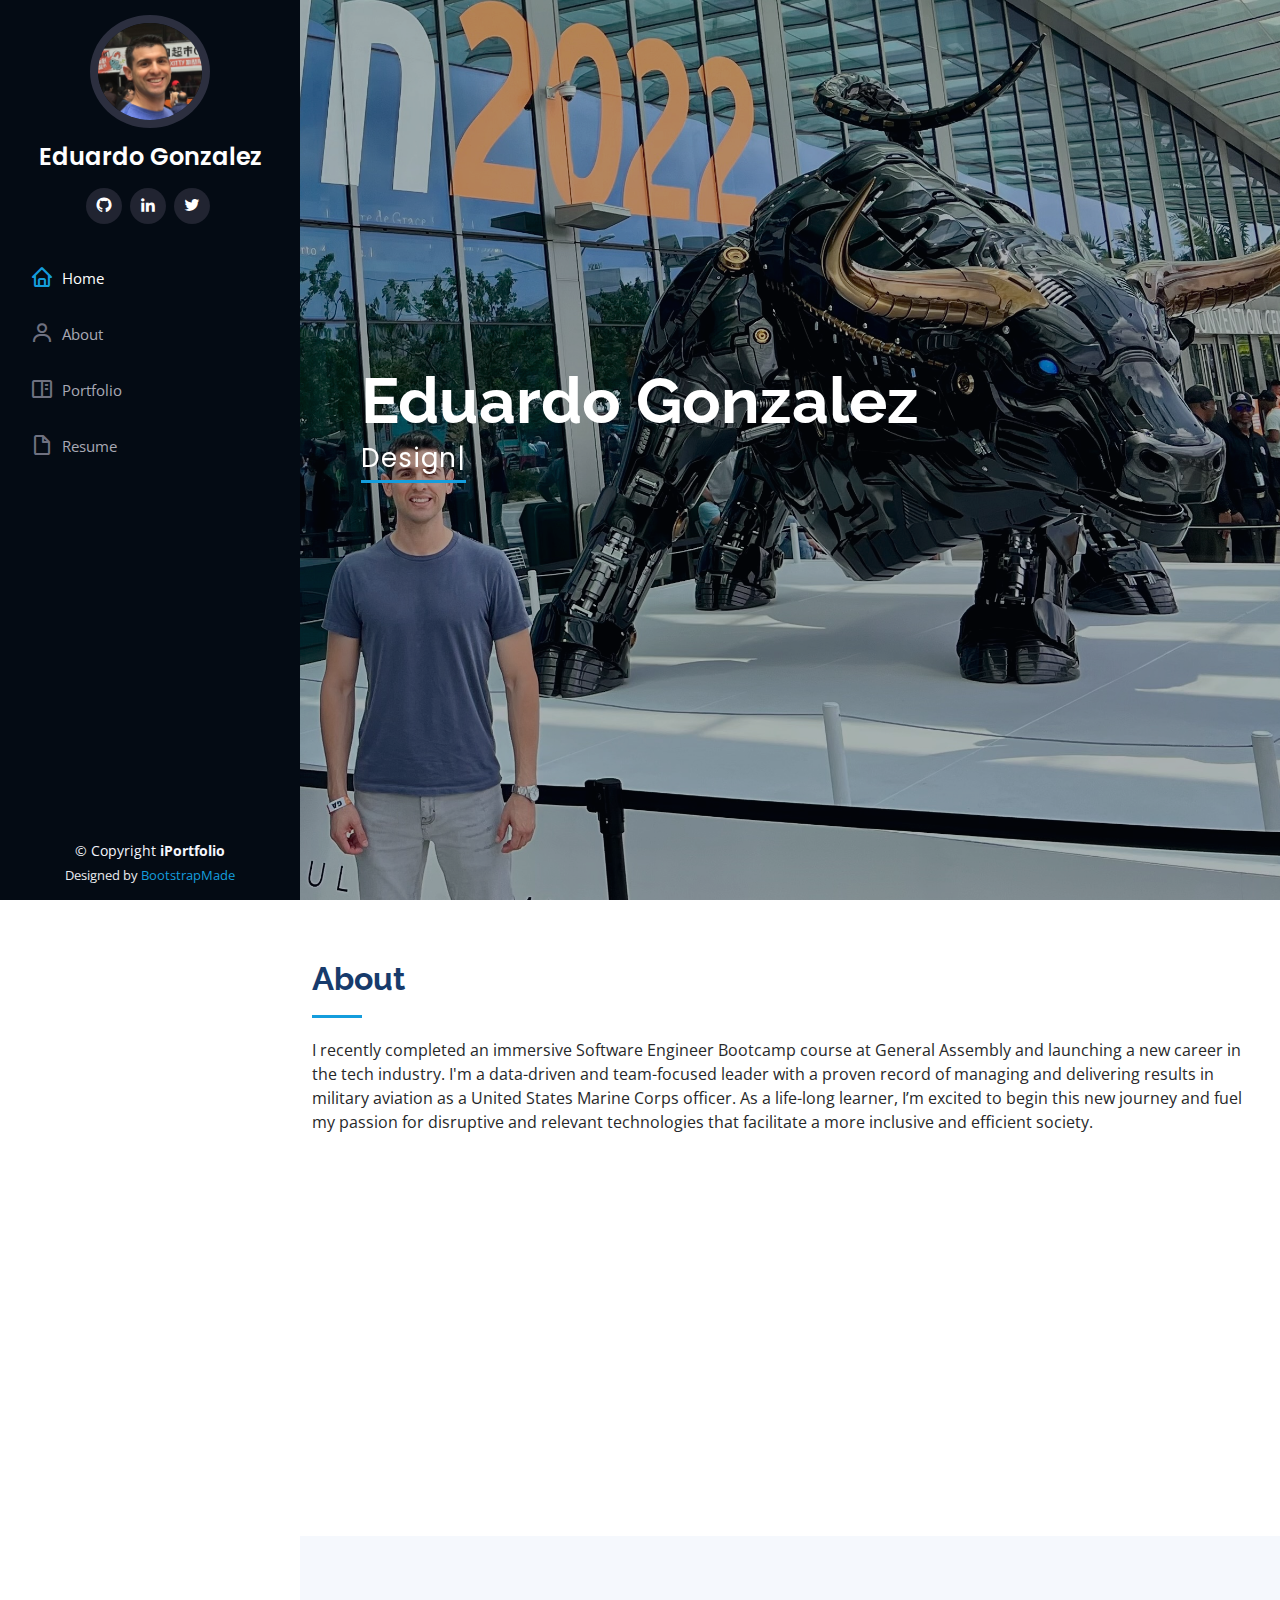
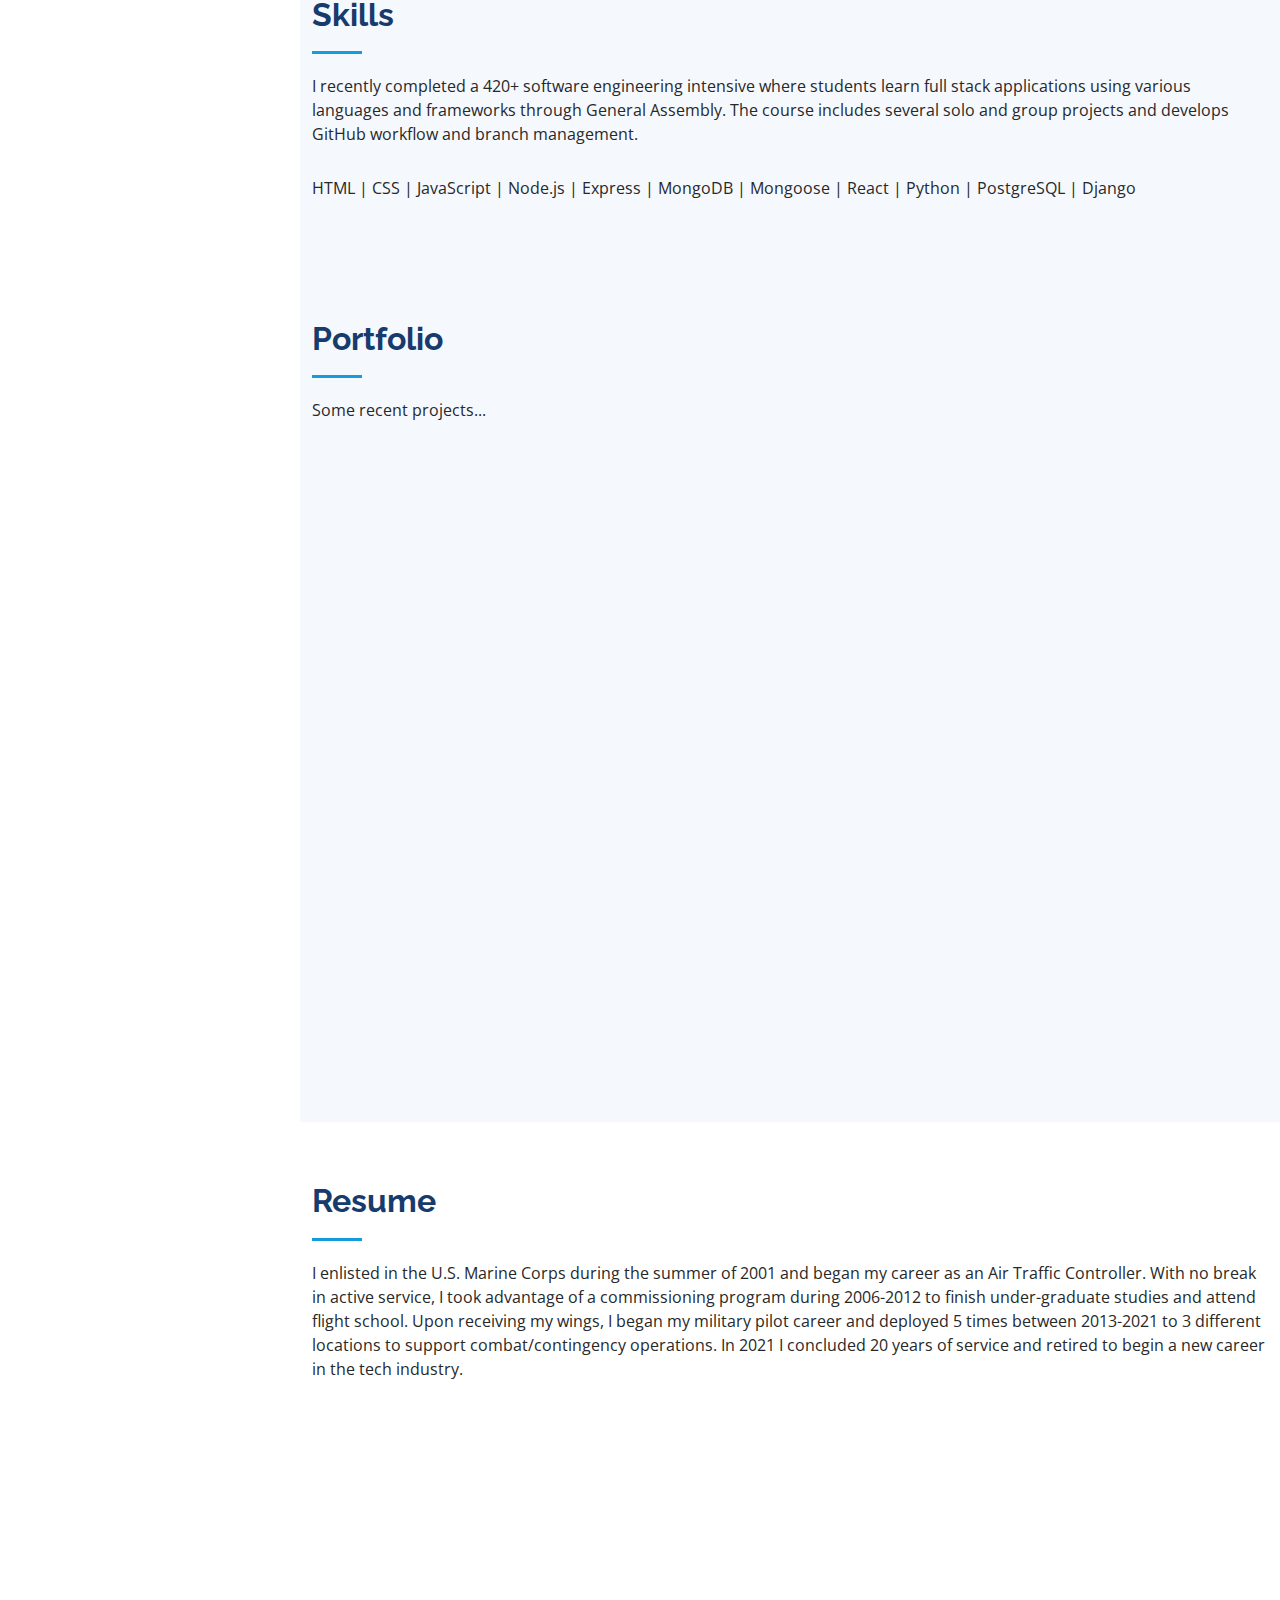
==== index.html @ 98f5012b "add work experience" ====
<!DOCTYPE html>
<html lang="en">

<head>
  <meta charset="utf-8">
  <meta content="width=device-width, initial-scale=1.0" name="viewport">

  <title>Eduardo Gonzalez</title>
  <meta content="" name="description">
  <meta content="" name="keywords">

  <!-- Favicons -->
  <link href="assets/img/favicon.png" rel="icon">
  <link href="assets/img/apple-touch-icon.png" rel="apple-touch-icon">

  <!-- Google Fonts -->
  <link href="https://fonts.googleapis.com/css?family=Open+Sans:300,300i,400,400i,600,600i,700,700i|Raleway:300,300i,400,400i,500,500i,600,600i,700,700i|Poppins:300,300i,400,400i,500,500i,600,600i,700,700i" rel="stylesheet">

  <!-- Vendor CSS Files -->
  <link href="assets/vendor/aos/aos.css" rel="stylesheet">
  <link href="assets/vendor/bootstrap/css/bootstrap.min.css" rel="stylesheet">
  <link href="assets/vendor/bootstrap-icons/bootstrap-icons.css" rel="stylesheet">
  <link href="assets/vendor/boxicons/css/boxicons.min.css" rel="stylesheet">
  <link href="assets/vendor/glightbox/css/glightbox.min.css" rel="stylesheet">
  <link href="assets/vendor/swiper/swiper-bundle.min.css" rel="stylesheet">

  <!-- Template Main CSS File -->
  <link href="assets/css/style.css" rel="stylesheet">

  <!-- =======================================================
  * Template Name: iPortfolio - v3.8.1
  * Template URL: https://bootstrapmade.com/iportfolio-bootstrap-portfolio-websites-template/
  * Author: BootstrapMade.com
  * License: https://bootstrapmade.com/license/
  ======================================================== -->
</head>

<body>

  <!-- ======= Mobile nav toggle button ======= -->
  <i class="bi bi-list mobile-nav-toggle d-xl-none"></i>

  <!-- ======= Header ======= -->
  <header id="header">
    <div class="d-flex flex-column">

      <div class="profile">
        <img src="assets/img/profile-img.jpg" alt="" class="img-fluid rounded-circle">
        <h1 class="text-light"><a href="index.html">Eduardo Gonzalez</a></h1>
        <div class="social-links mt-3 text-center">
          <a href="https://github.com/eagonzalez1" class="google-plus"><i class="bx bxl-github"></i></a>
          <a href="https://www.linkedin.com/in/eduardo-gonzalez-um-mba/" class="linkedin"><i class="bx bxl-linkedin"></i></a>
          <a href="https://twitter.com/Eddie76313513" class="twitter"><i class="bx bxl-twitter"></i></a>
        </div>
      </div>

      <nav id="navbar" class="nav-menu navbar">
        <ul>
          <li><a href="#hero" class="nav-link scrollto active"><i class="bx bx-home"></i> <span>Home</span></a></li>
          <li><a href="#about" class="nav-link scrollto"><i class="bx bx-user"></i> <span>About</span></a></li>
          <li><a href="#portfolio" class="nav-link scrollto"><i class="bx bx-book-content"></i> <span>Portfolio</span></a></li>
          <li><a href="#resume" class="nav-link scrollto"><i class="bx bx-file-blank"></i> <span>Resume</span></a></li>
        </ul>
      </nav><!-- .nav-menu -->
    </div>
  </header><!-- End Header -->

  <!-- ======= Hero Section ======= -->
  <section id="hero" class="d-flex flex-column justify-content-center align-items-center">
    <div class="hero-container" data-aos="fade-in">
      <h1>Eduardo Gonzalez</h1>
      <p><span class="typed" data-typed-items="Designer, Developer, Freelancer, Bitcoiner"></span></p>
    </div>
  </section><!-- End Hero -->

  <main id="main">

    <!-- ======= About Section ======= -->
    <section id="about" class="about">
      <div class="container">

        <div class="section-title">
          <h2>About</h2>
          <p>I recently completed an immersive Software Engineer Bootcamp course at General Assembly and launching a new career in the tech industry. I'm a data-driven and team-focused leader with a proven record of managing and delivering results in military aviation as a United States Marine Corps officer. As a life-long learner, I’m excited to begin this new journey and fuel my passion for disruptive and relevant technologies that facilitate a more inclusive and efficient society.</p>
        </div>

        <div class="row">
          <div class="col-lg-4" data-aos="fade-right">
            <img src="assets/img/profile-img.jpg" class="img-fluid" alt="">
          </div>
          <div class="col-lg-8 pt-4 pt-lg-0 content" data-aos="fade-left">
            <h3>Full-Stack Software Engineer</h3>
            <p class="fst-italic">
            I am currently enroled in a Master of Business Administration at the University of Miami and will graduate in May '23. Currently available for a flexible part-time role or an internship. Available for full-time work after May '23.
            </p>
            <div class="row">
              <div class="col-lg-6">
                <ul>
                  <li><i class="bi bi-chevron-right"></i> <strong>Email:</strong> <span>eduardo.a.gonzalez01@gmail.com</span></li>
                  <li><i class="bi bi-chevron-right"></i> <strong>City:</strong> <span>Miami, FL (open to move)</span></li>
                </ul>
              </div>
              <div class="col-lg-6">
                <ul>
                  <li><i class="bi bi-chevron-right"></i> <strong>Qualification:</strong> <span>Coding Bootcamp</span></li>
                  <li><i class="bi bi-chevron-right"></i> <strong>Freelance:</strong> <span>Available</span></li>
                </ul>
              </div>
            </div>
            <p>
              In my free time I like to plan my next travel destination and stay physical by running and CrossFitting. I'm also fascinated by Bitcoin and its potential to make the world a better place; I’m in the process of setting up a full node and will soon become more familiar with the Lightning Network to run a Lightning node.
            </p>
          </div>
        </div>

      </div>
    </section><!-- End About Section -->


    <!-- ======= Skills Section ======= -->
    <section id="skills" class="skills section-bg">
      <div class="container">

        <div class="section-title">
          <h2>Skills</h2>
          <p>I recently completed a 420+ software engineering intensive where students learn full stack applications using various languages and frameworks through General Assembly. The course includes several solo and group projects and develops GitHub workflow and branch management.</p>
        </div>

        <div class="row skills-content">

          <span class="skill">HTML | CSS | JavaScript | Node.js | Express | MongoDB | Mongoose | React | Python | PostgreSQL | Django
          </span>

        </div>

      </div>
    </section><!-- End Skills Section -->


    <!-- ======= Portfolio Section ======= -->
    <section id="portfolio" class="portfolio section-bg">
      <div class="container">

        <div class="section-title">
          <h2>Portfolio</h2>
          <p>Some recent projects...</p>
        </div>

        <div class="row portfolio-container" data-aos="fade-up" data-aos-delay="100">

          <div class="col-lg-4 col-md-6 portfolio-item filter-app" id="port-card">
            <div class="card">
              <img src="assets/img/portfolio/portfolio-1.jpg" class="card-img-top" alt="...">
              <div class="card-body">
                <h5 class="card-title">Dev Jobs Tracker</h5>
                <p class="card-text">This is an app to keep track of software-development jobs. It demonstrates the use of Node.js, Express, and mongoDB to create a full-stack application.</p>
                <div class="portfolio-buttons">
                  <a href="https://github.com/eagonzalez1/dev-jobs-tracker" class="btn btn-primary">GitHub</a>
                  <a href="https://devjobstracker.herokuapp.com/" class="btn btn-secondary">Deployment</a>
                </div>
              </div>
            </div>
          </div>

          <div class="col-lg-4 col-md-6 portfolio-item filter-app" id="port-card">
            <div class="card">
              <img src="assets/img/portfolio/portfolio-2.png" class="card-img-top" alt="...">
              <div class="card-body">
                <h5 class="card-title">Art Collector</h5>
                <p class="card-text">Final project at GA, this website displays art pieces for artist Mary Gonzalez (my mother), and demonstrates the use of Python and Django to create a full-stack application connedcted to PostgreSQL and Amazon Web Services databases to allow the artist full CRUD using Django's built-in authentication and authorization.</p>
                <div class="portfolio-buttons">
                  <a href="https://github.com/eagonzalez1/art-collector" class="btn btn-primary">GitHub</a>
                  <a href="https://marich-art-collector.herokuapp.com/" class="btn btn-secondary">Deployment</a>
                </div>
              </div>
            </div>
          </div>

          <div class="col-lg-4 col-md-6 portfolio-item filter-app" id="port-card">
            <div class="card">
              <img src="assets/img/portfolio/portfolio-3.png" class="card-img-top" alt="...">
              <div class="card-body">
                <h5 class="card-title">Foodie App</h5>
                <p class="card-text">Collaborated with a group to create a decoupled MERN Stack application that allows users to share their dining experience by posting specific dishes and connect with other like-minded 'foodies.'</p>
                <div class="portfolio-buttons">
                  <a href="https://github.com/jmeirink/foodie-front-end" class="btn btn-primary">GitHub</a>
                  <a href="https://foodie-foodfrat.netlify.app/" class="btn btn-secondary">Deployment</a>
                </div>
              </div>
            </div>
          </div>

        </div>

      </div>
    </section><!-- End Portfolio Section -->


    <!-- ======= Resume Section ======= -->
    <section id="resume" class="resume">
      <div class="container">

        <div class="section-title">
          <h2>Resume</h2>
          <p>I enlisted in the U.S. Marine Corps during the summer of 2001 and began my career as an Air Traffic Controller. With no break in active service, I took advantage of a commissioning program during 2006-2012 to finish under-graduate studies and attend flight school. Upon receiving my wings, I began my military pilot career and deployed 5 times between 2013-2021 to 3 different locations to support combat/contingency operations. In 2021 I concluded 20 years of service and retired to begin a new career in the tech industry.</p>
        </div>

        <div class="row">
          <div class="col-lg-6" data-aos="fade-up">
            <h3 class="resume-title">Summary</h3>
            <div class="resume-item pb-0">
              <h4>Eduardo Gonzalez</h4>
              <p><em>Data driven and team focused leader with a proven record of managing and delivering results in military aviation as a United States Marine Corps officer. Experienced in wearing multiple hats and held specific roles in operations and risk management.</em></p>
              <ul>
                <li><a href="https://drive.google.com/file/d/17wuIle_fBb2_oLswsGFXn_u3fY_RpU_x/view?usp=sharing" target="_blank">
                  Download Resume (PDF)</a></li>
              </ul>
            </div>

            <h3 class="resume-title">Education</h3>
            <div class="resume-item">
              <h4>Master of Business Administration</h4>
              <h5>2021 - 2023</h5>
              <p><em>University of Miami Herbert Business School, Miami, FL</em></p>
              <p>Full time 2-year MBA program </br>STEM Credentialed</p>
            </div>
            <div class="resume-item">
              <h4>Full-Stack Software Engineering Immersive</h4>
              <h5>2022</h5>
              <p><em>General Assembly, Remote</em></p>
              <p>Software Engineering Immersive Remote | 420 hours </br><a href="https://drive.google.com/file/d/1ebknTAZnr7lBzgN_FgbWSN-nFU01ZlSd/view?usp=sharing" target="_blank">
                Download Certificate (PDF)</a></p>
            </div>
            <div class="resume-item">
              <h4>Master of Arts - Leadership Studies</h4>
              <h5>2015 - 2016</h5>
              <p><em>Marshall University, Huntington, WV</em></p>
              <p>Completed requirements via distance education</p>
            </div>
            <div class="resume-item">
              <h4>Bachelor of Science in Business Administration - Finance</h4>
              <h5>2006 - 2008</h5>
              <p><em>University of Florida, Gainesville, FL</em></p>
              <p>Attended UF as a full-time student while completing active duty comissioning program</p>
            </div>
          </div>
          <div class="col-lg-6" data-aos="fade-up" data-aos-delay="100">
            <h3 class="resume-title">Professional Experience</h3>
            <div class="resume-item">
              <h4>Operations Officer</h4>
              <h5>2019 - 2021</h5>
              <p><em>USMC- VMM-362, San Diego, CA </em></p>
              <ul>
                <li>Orchestrated the activation of a 200+ personnel / 12-aircraft squadron by managing flight hour execution against instructor and maintenance constraints, accomplished all activation milestones and pre-deployment training requirements of the newly formed unit one month ahead of timeline</li>
                <li>Led a 45 personnel / four-aircraft detachment deployed to the Horn of Africa to provide 24/7 emergency response support; executed all assigned missions without mishap over seven months</li>
              </ul>
            </div>
            <div class="resume-item">
              <h4>Director of Safety and Standardization</h4>
              <h5>2017 - 2019</h5>
              <p><em>USMC- VMM-165, San Diego, CA </em></p>
              <ul>
                <li>Created an innovative and interactive risk assessment report based on data analysis from the Naval Safety Center to quantify risk factors for logistical flights conducted in Iraq/Syria resulting in over a record-breaking 2,300 mishap-free flight hours while deployed in support of U.S. Central Command</li>
                <li>Ensured unit compliance of FAA, military, and other host-nation regulations by conducting weekly briefs to all aircrew members and administering annual flight evaluations to all squadron pilots</li>
              </ul>
            </div>
          </div>
        </div>

      </div>
    </section><!-- End Resume Section -->


  </main><!-- End #main -->

  <!-- ======= Footer ======= -->
  <footer id="footer">
    <div class="container">
      <div class="copyright">
        &copy; Copyright <strong><span>iPortfolio</span></strong>
      </div>
      <div class="credits">
        <!-- All the links in the footer should remain intact. -->
        <!-- You can delete the links only if you purchased the pro version. -->
        <!-- Licensing information: https://bootstrapmade.com/license/ -->
        <!-- Purchase the pro version with working PHP/AJAX contact form: https://bootstrapmade.com/iportfolio-bootstrap-portfolio-websites-template/ -->
        Designed by <a href="https://bootstrapmade.com/">BootstrapMade</a>
      </div>
    </div>
  </footer><!-- End  Footer -->

  <a href="#" class="back-to-top d-flex align-items-center justify-content-center"><i class="bi bi-arrow-up-short"></i></a>

  <!-- Vendor JS Files -->
  <script src="assets/vendor/purecounter/purecounter_vanilla.js"></script>
  <script src="assets/vendor/aos/aos.js"></script>
  <script src="assets/vendor/bootstrap/js/bootstrap.bundle.min.js"></script>
  <script src="assets/vendor/glightbox/js/glightbox.min.js"></script>
  <script src="assets/vendor/isotope-layout/isotope.pkgd.min.js"></script>
  <script src="assets/vendor/swiper/swiper-bundle.min.js"></script>
  <script src="assets/vendor/typed.js/typed.min.js"></script>
  <script src="assets/vendor/waypoints/noframework.waypoints.js"></script>
  <script src="assets/vendor/php-email-form/validate.js"></script>

  <!-- Template Main JS File -->
  <script src="assets/js/main.js"></script>

</body>

</html>
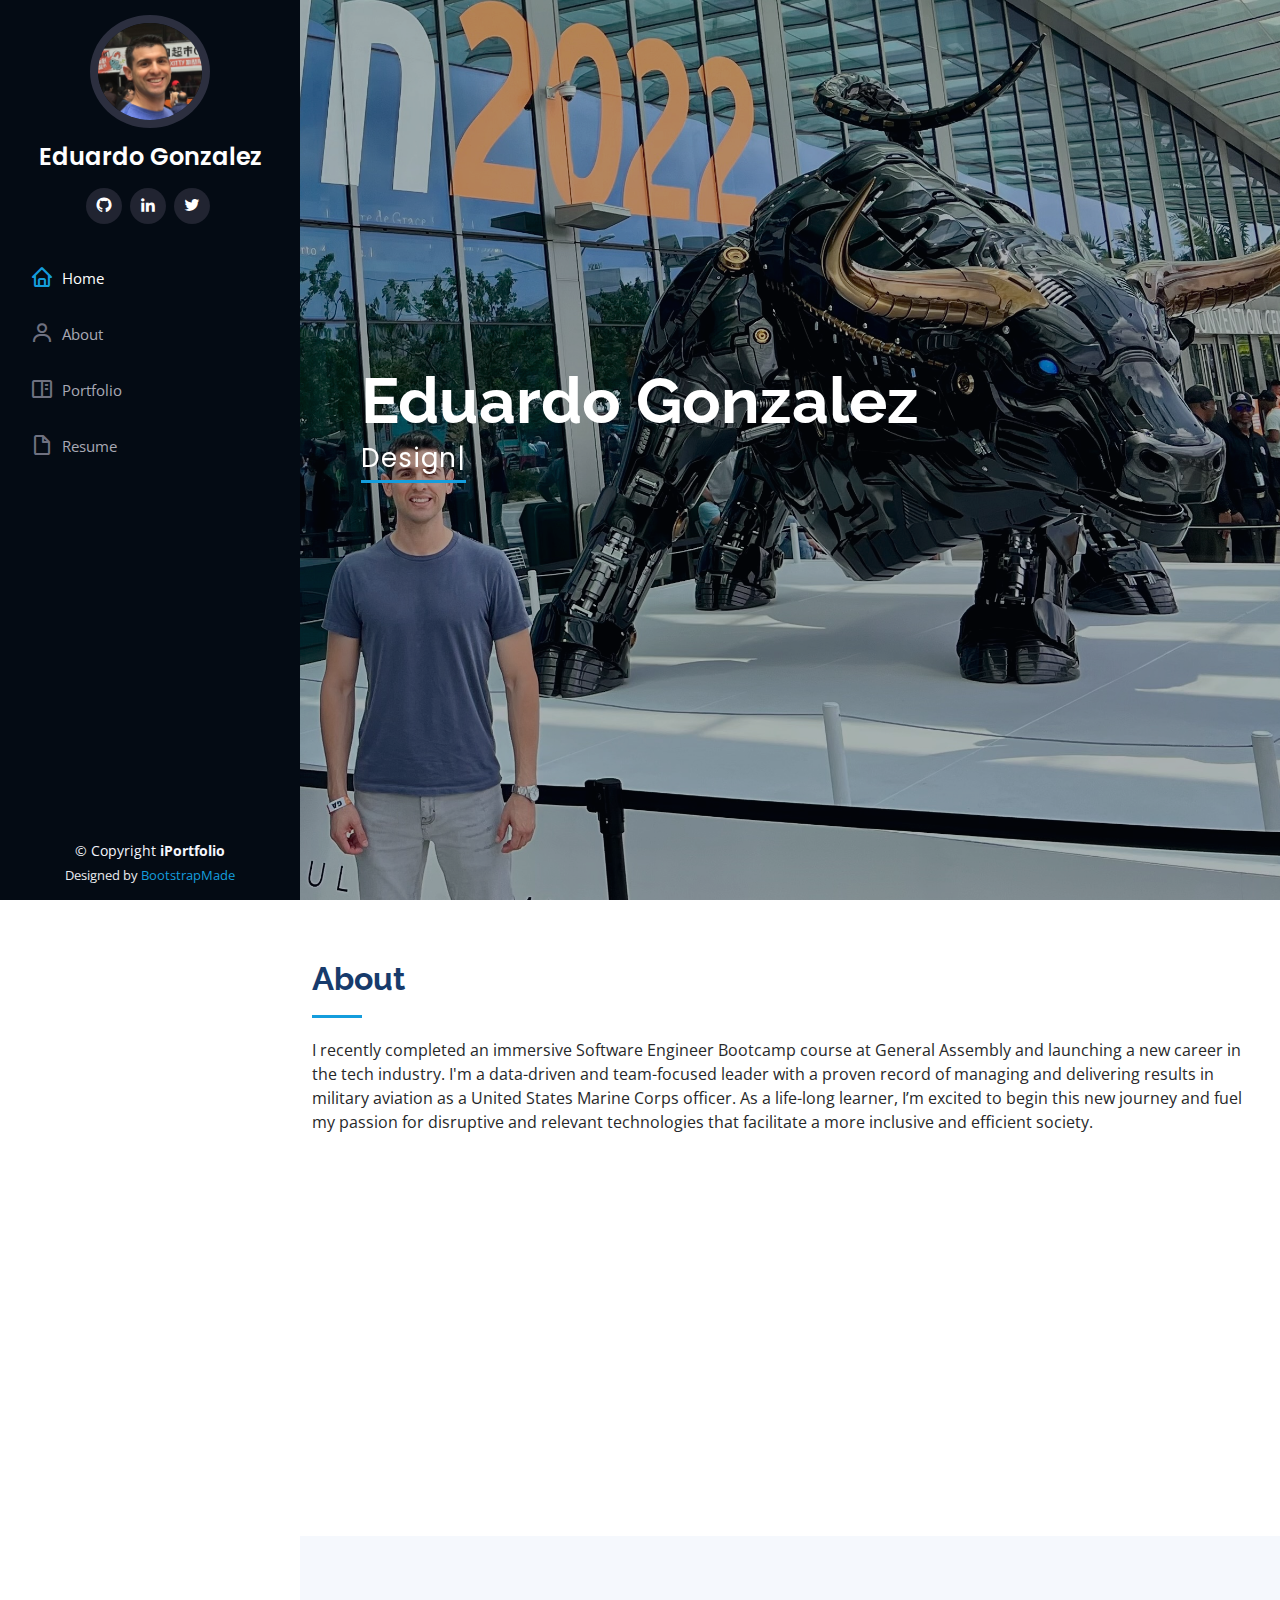
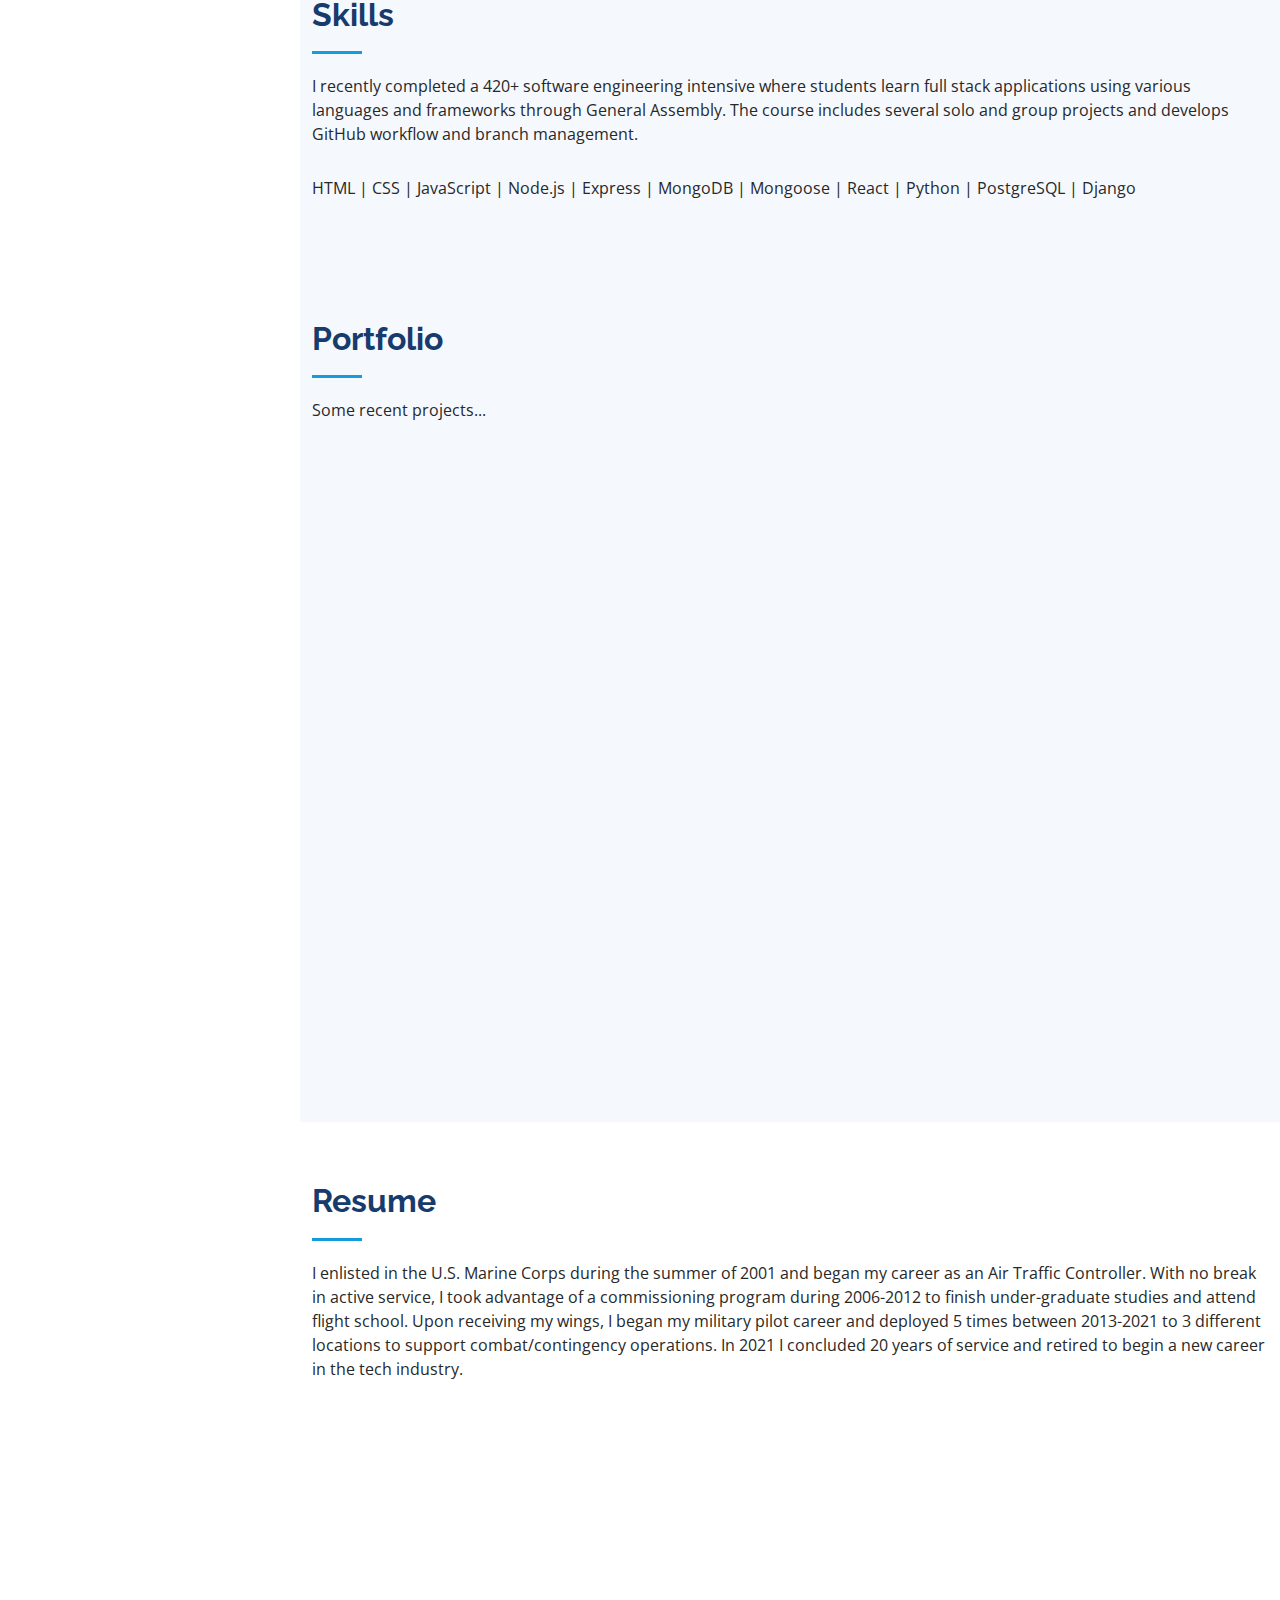
==== commit 58f9b13a: "add experience" ====
--- a/index.html
+++ b/index.html
@@ -10,7 +10,7 @@
   <meta content="" name="keywords">
 
   <!-- Favicons -->
-  <link href="assets/img/favicon.png" rel="icon">
+  <link href="assets/img/E-favicon.png" rel="icon">
   <link href="assets/img/apple-touch-icon.png" rel="apple-touch-icon">
 
   <!-- Google Fonts -->
@@ -255,6 +255,7 @@
                 <li>Led a 45 personnel / four-aircraft detachment deployed to the Horn of Africa to provide 24/7 emergency response support; executed all assigned missions without mishap over seven months</li>
               </ul>
             </div>
+
             <div class="resume-item">
               <h4>Director of Safety and Standardization</h4>
               <h5>2017 - 2019</h5>
@@ -264,6 +265,17 @@
                 <li>Ensured unit compliance of FAA, military, and other host-nation regulations by conducting weekly briefs to all aircrew members and administering annual flight evaluations to all squadron pilots</li>
               </ul>
             </div>
+
+            <div class="resume-item">
+              <h4>Air Officer</h4>
+              <h5>2016 - 2017</h5>
+              <p><em>USMC- 1st LAR, San Diego, CA </em></p>
+              <ul>
+                <li>Responsible for advising the battalion commander on the integration and employment of aviation assets</li>
+                <li>Designed and implemented a battalion training plan to conduct required military annual training, fundamental technical skills, vehicle maintenance, and integrate new personnel into the unit</li>
+              </ul>
+            </div>
+
           </div>
         </div>
 
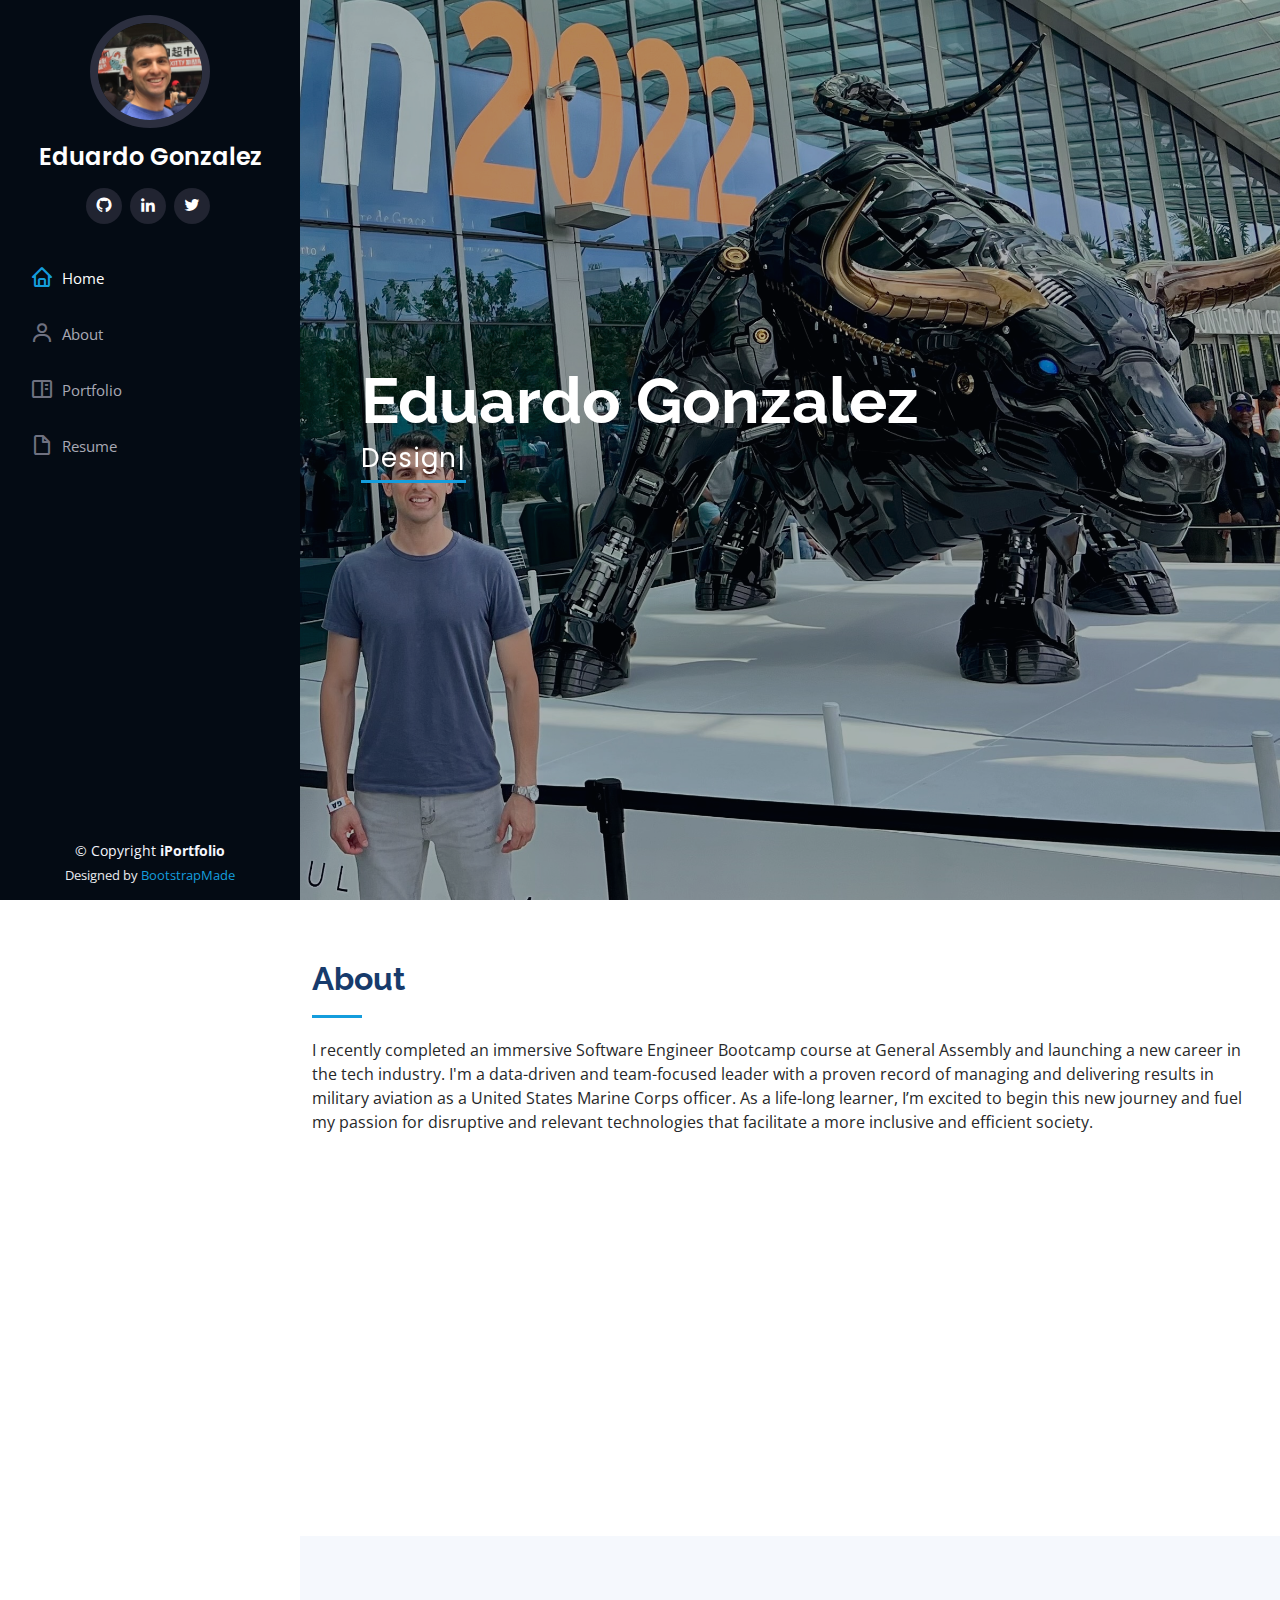
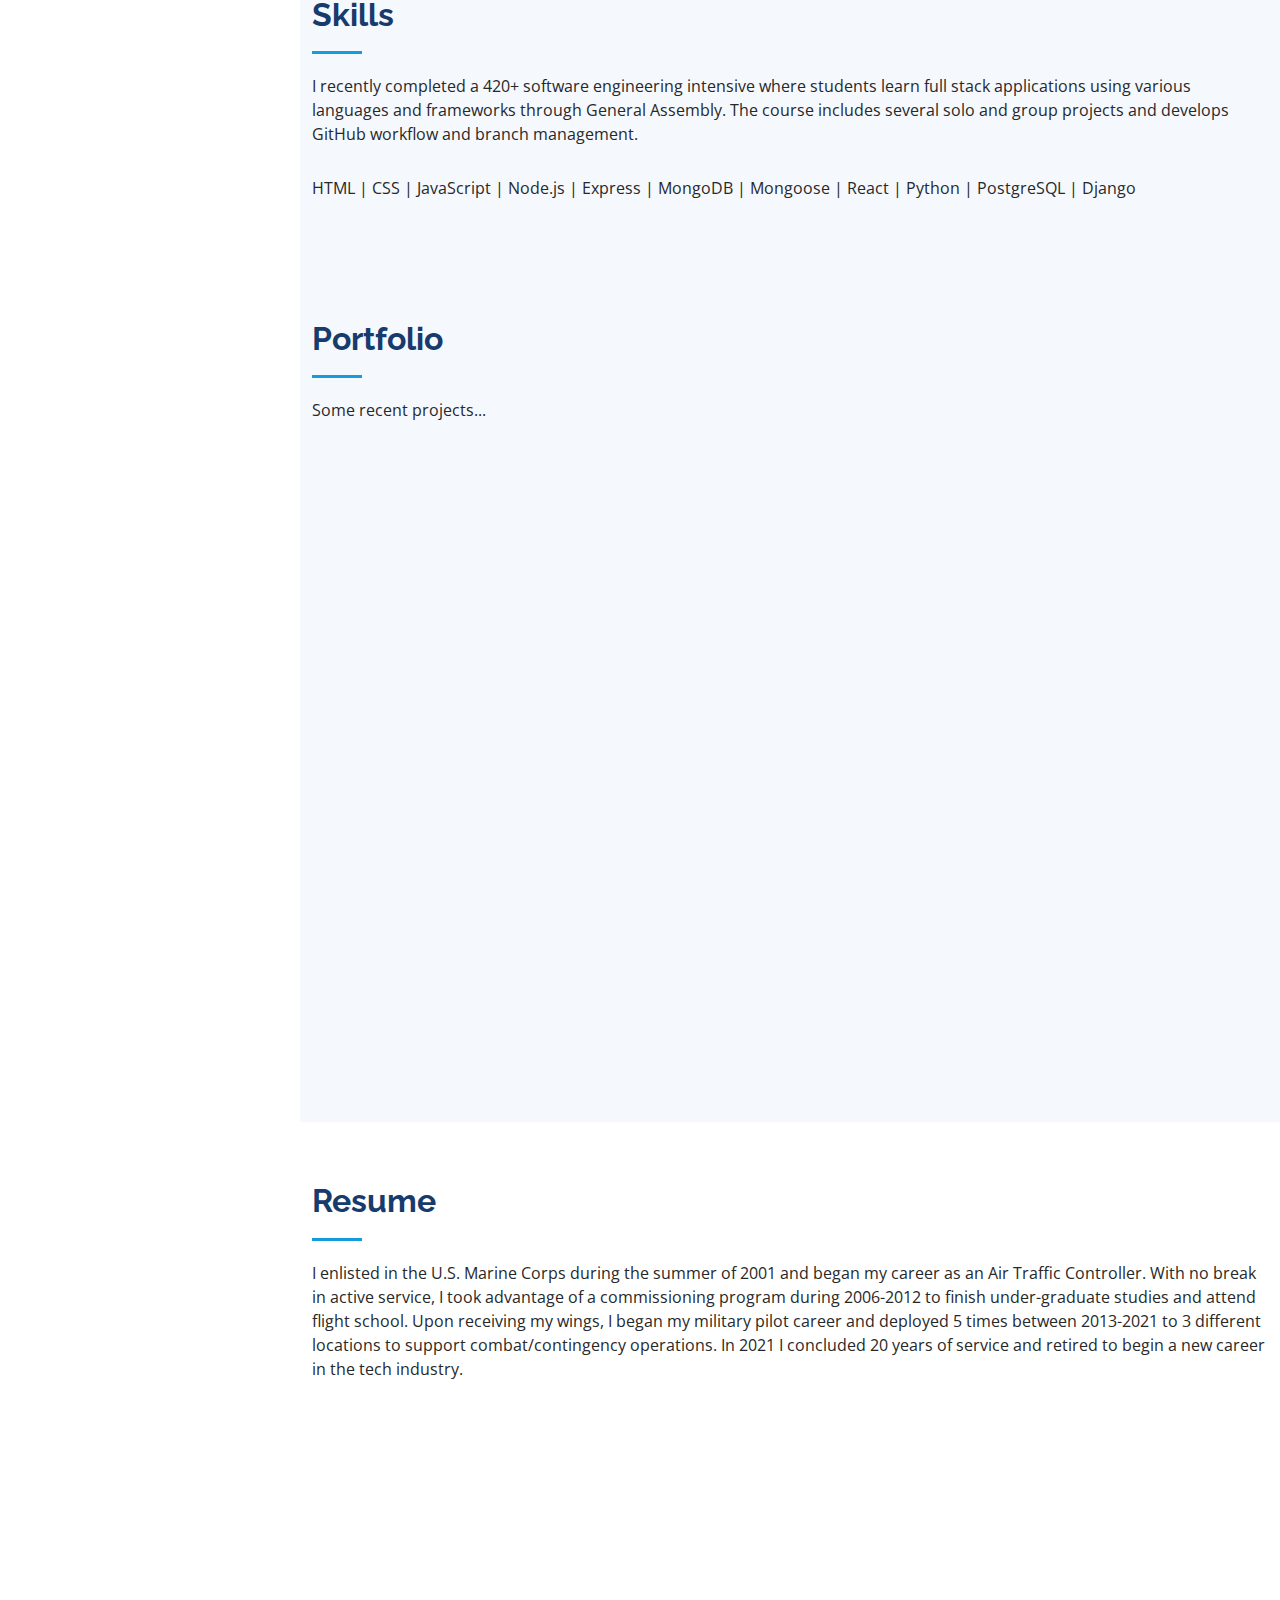
==== commit 00d7a502: "add experience" ====
--- a/index.html
+++ b/index.html
@@ -167,7 +167,7 @@
               <img src="assets/img/portfolio/portfolio-2.png" class="card-img-top" alt="...">
               <div class="card-body">
                 <h5 class="card-title">Art Collector</h5>
-                <p class="card-text">Final project at GA, this website displays art pieces for artist Mary Gonzalez (my mother), and demonstrates the use of Python and Django to create a full-stack application connedcted to PostgreSQL and Amazon Web Services databases to allow the artist full CRUD using Django's built-in authentication and authorization.</p>
+                <p class="card-text">Final project at GA, this website displays art pieces for artist Mary Gonzalez (my mother), and demonstrates the use of Python and Django to create a full-stack application connected to PostgreSQL and Amazon Web Services databases to allow the artist full CRUD using Django's built-in authentication and authorization.</p>
                 <div class="portfolio-buttons">
                   <a href="https://github.com/eagonzalez1/art-collector" class="btn btn-primary">GitHub</a>
                   <a href="https://marich-art-collector.herokuapp.com/" class="btn btn-secondary">Deployment</a>
@@ -276,6 +276,16 @@
               </ul>
             </div>
 
+            <div class="resume-item">
+              <h4>Flightline Officer-in-Charge</h4>
+              <h5>2016 - 2017</h5>
+              <p><em>USMC- VMM-165, San Diego, CA </em></p>
+              <ul>
+                <li>Officer in Charge of a major division within the maintenance department, mentored over 30 Marines in their professional careers and personal lives</li>
+              </ul>
+            </div>
+
+
           </div>
         </div>
 
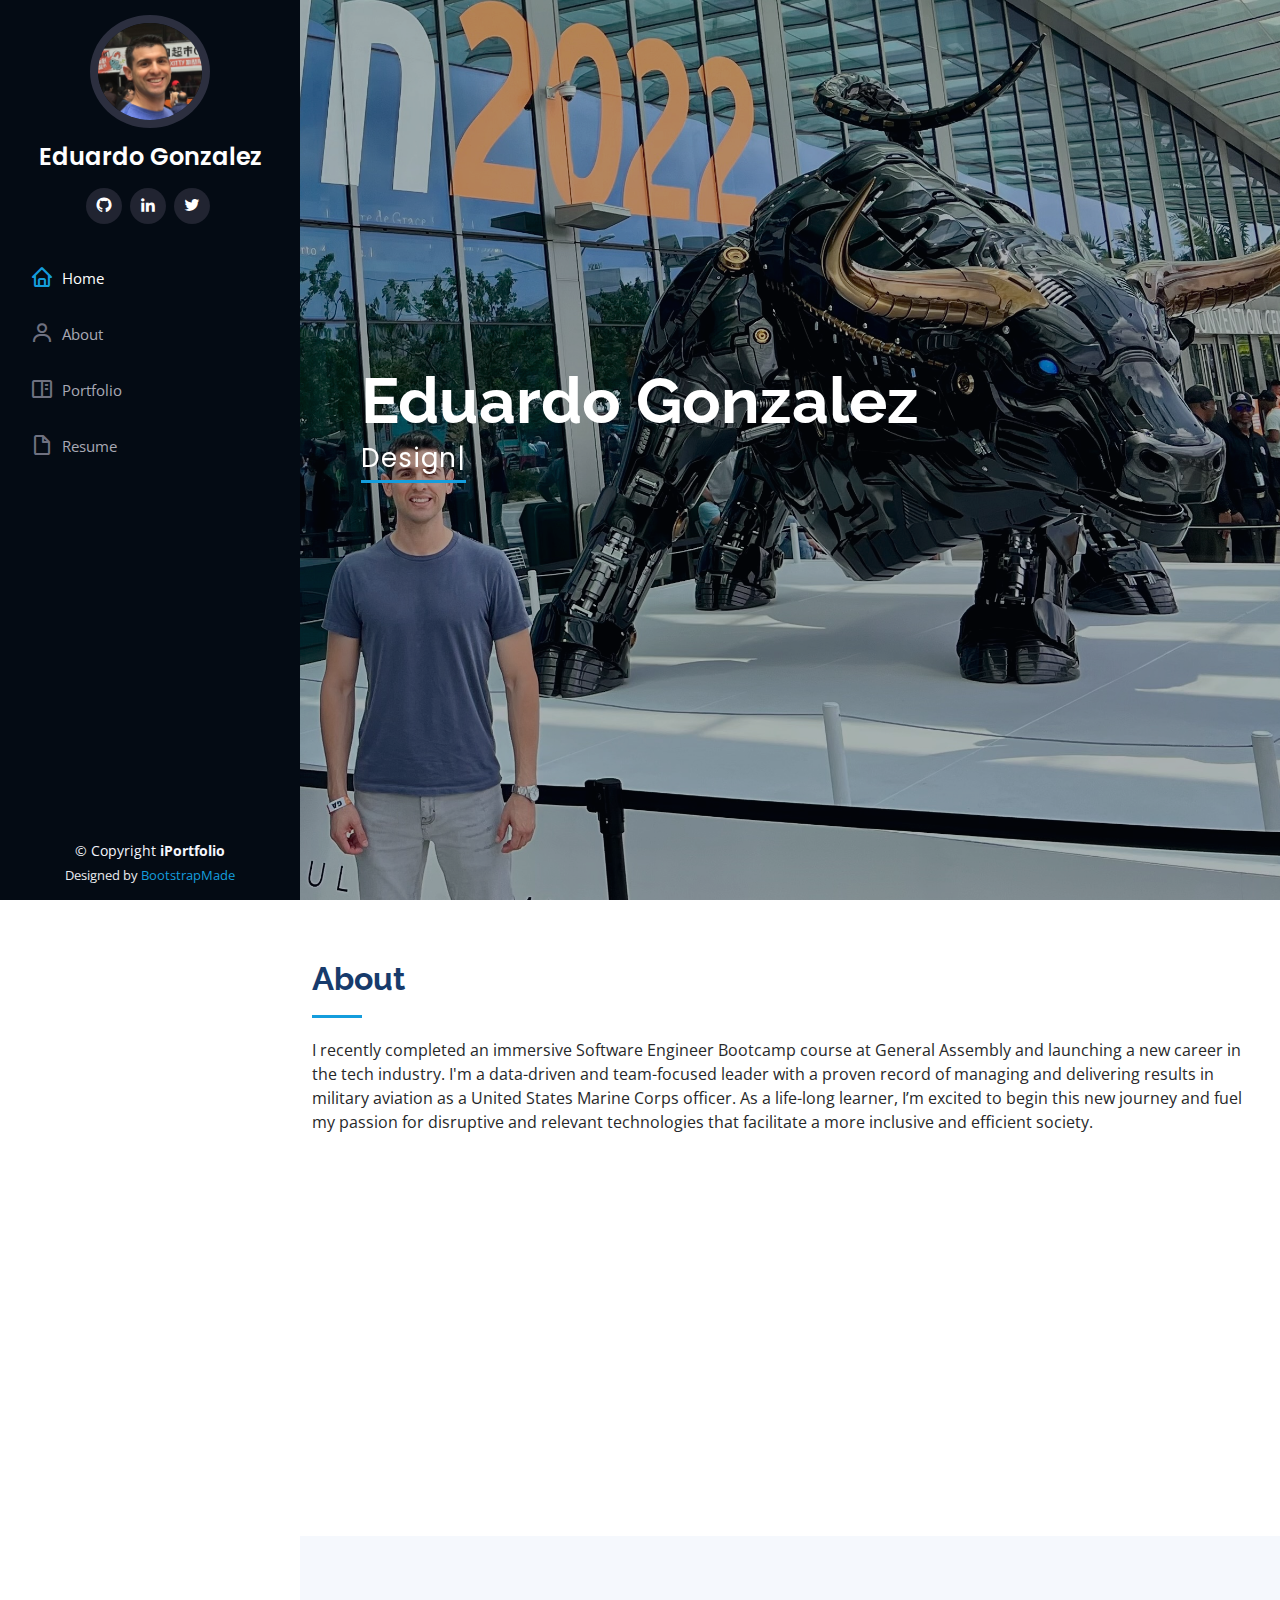
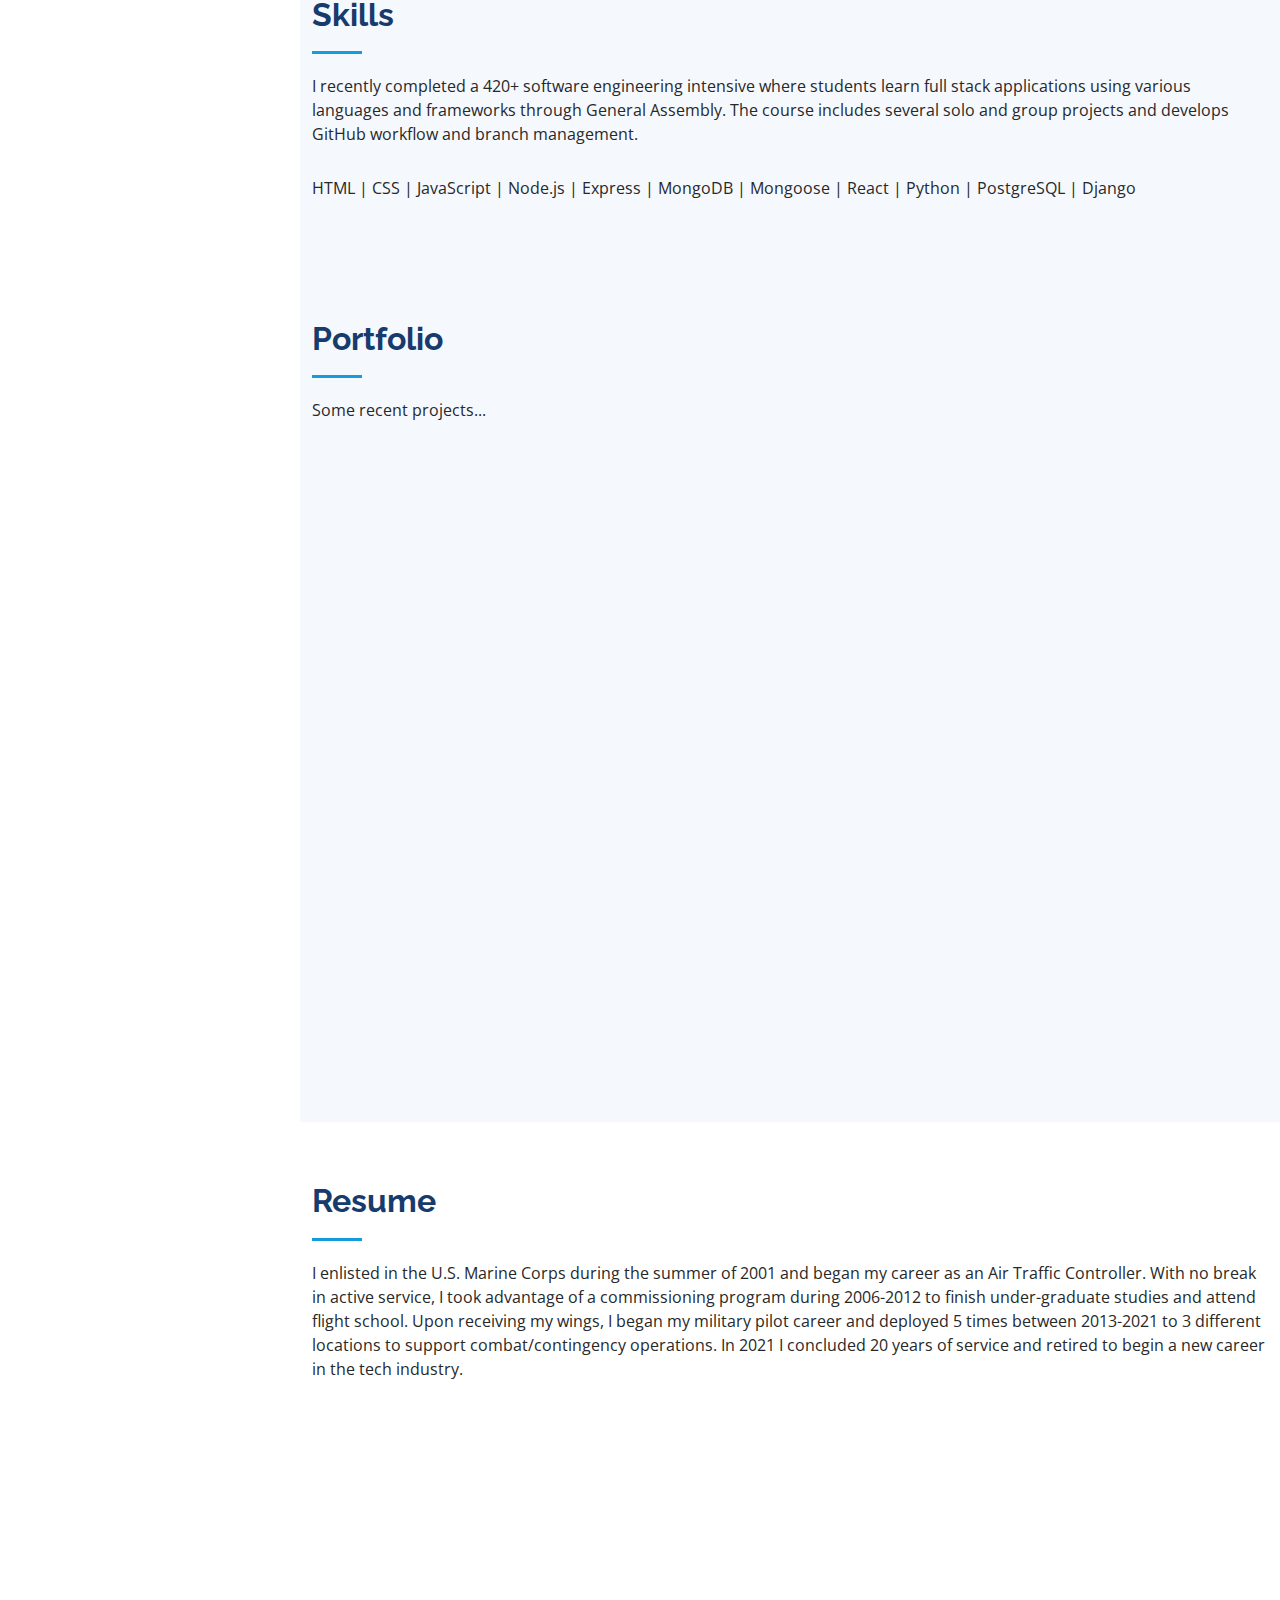
==== commit 96810a97: "add experience" ====
--- a/index.html
+++ b/index.html
@@ -278,13 +278,31 @@
 
             <div class="resume-item">
               <h4>Flightline Officer-in-Charge</h4>
-              <h5>2016 - 2017</h5>
+              <h5>2014 - 2016</h5>
               <p><em>USMC- VMM-165, San Diego, CA </em></p>
               <ul>
                 <li>Officer in Charge of a major division within the maintenance department, mentored over 30 Marines in their professional careers and personal lives</li>
               </ul>
             </div>
-
+            
+            <div class="resume-item">
+              <h4>Future Operations Officer</h4>
+              <h5>2014 - 2014</h5>
+              <p><em>USMC- VMM-363, San Diego, CA </em></p>
+              <ul>
+                <li>Temporarily replaced an injured pilot and assisted the operations department establish a contingency task force in the Middle East</li>
+              </ul>
+            </div>
+            
+            <div class="resume-item">
+              <h4>Schedule Writer</h4>
+              <h5>2012 - 2014</h5>
+              <p><em>USMC- VMM-165, San Diego, CA </em></p>
+              <ul>
+                <li>Transformed the unit’s mid- to long-term goals into action by coordinating the unit’s daily schedule in support of combat operations in Afghanistan</li>
+                <li>Maintained and updated the unit’s flight planning hardware and software to ensure compatibility with aircraft navigation systems and the display of accurate hazardous information</li>
+              </ul>
+            </div>
 
           </div>
         </div>
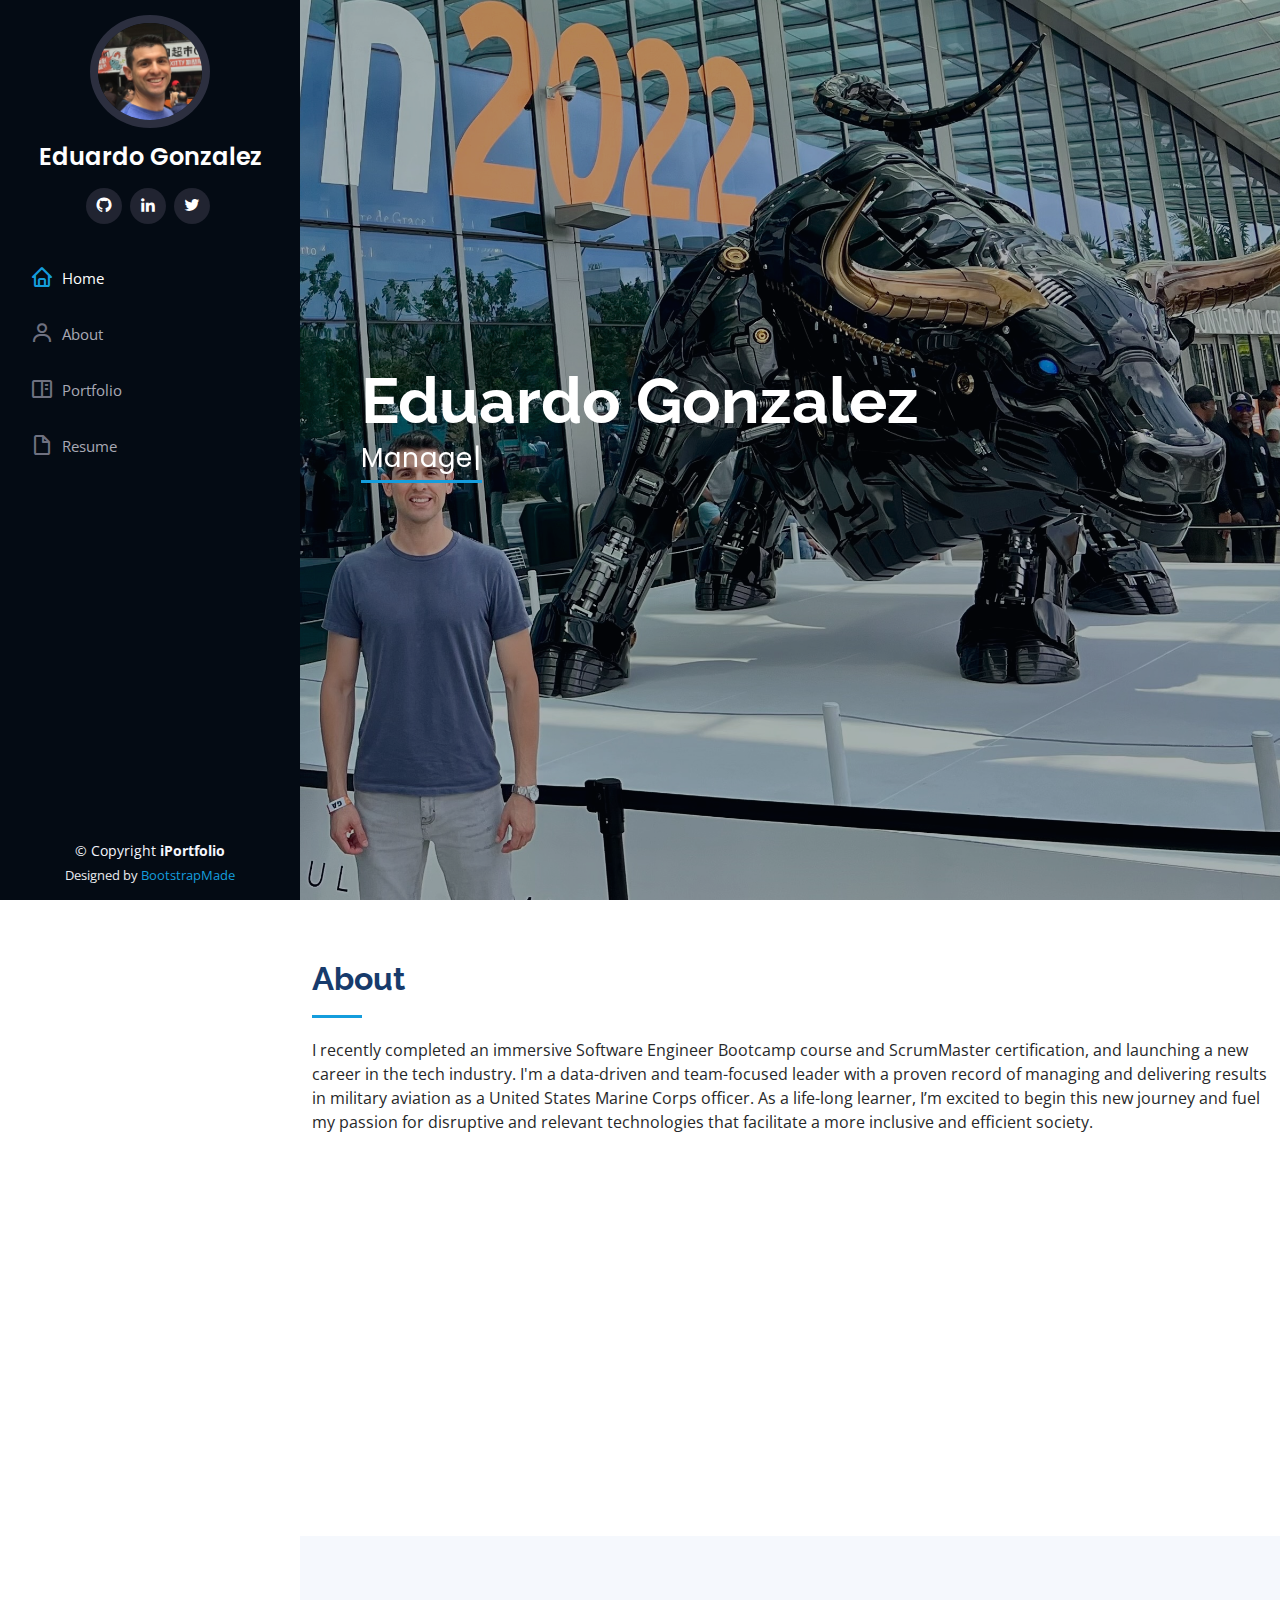
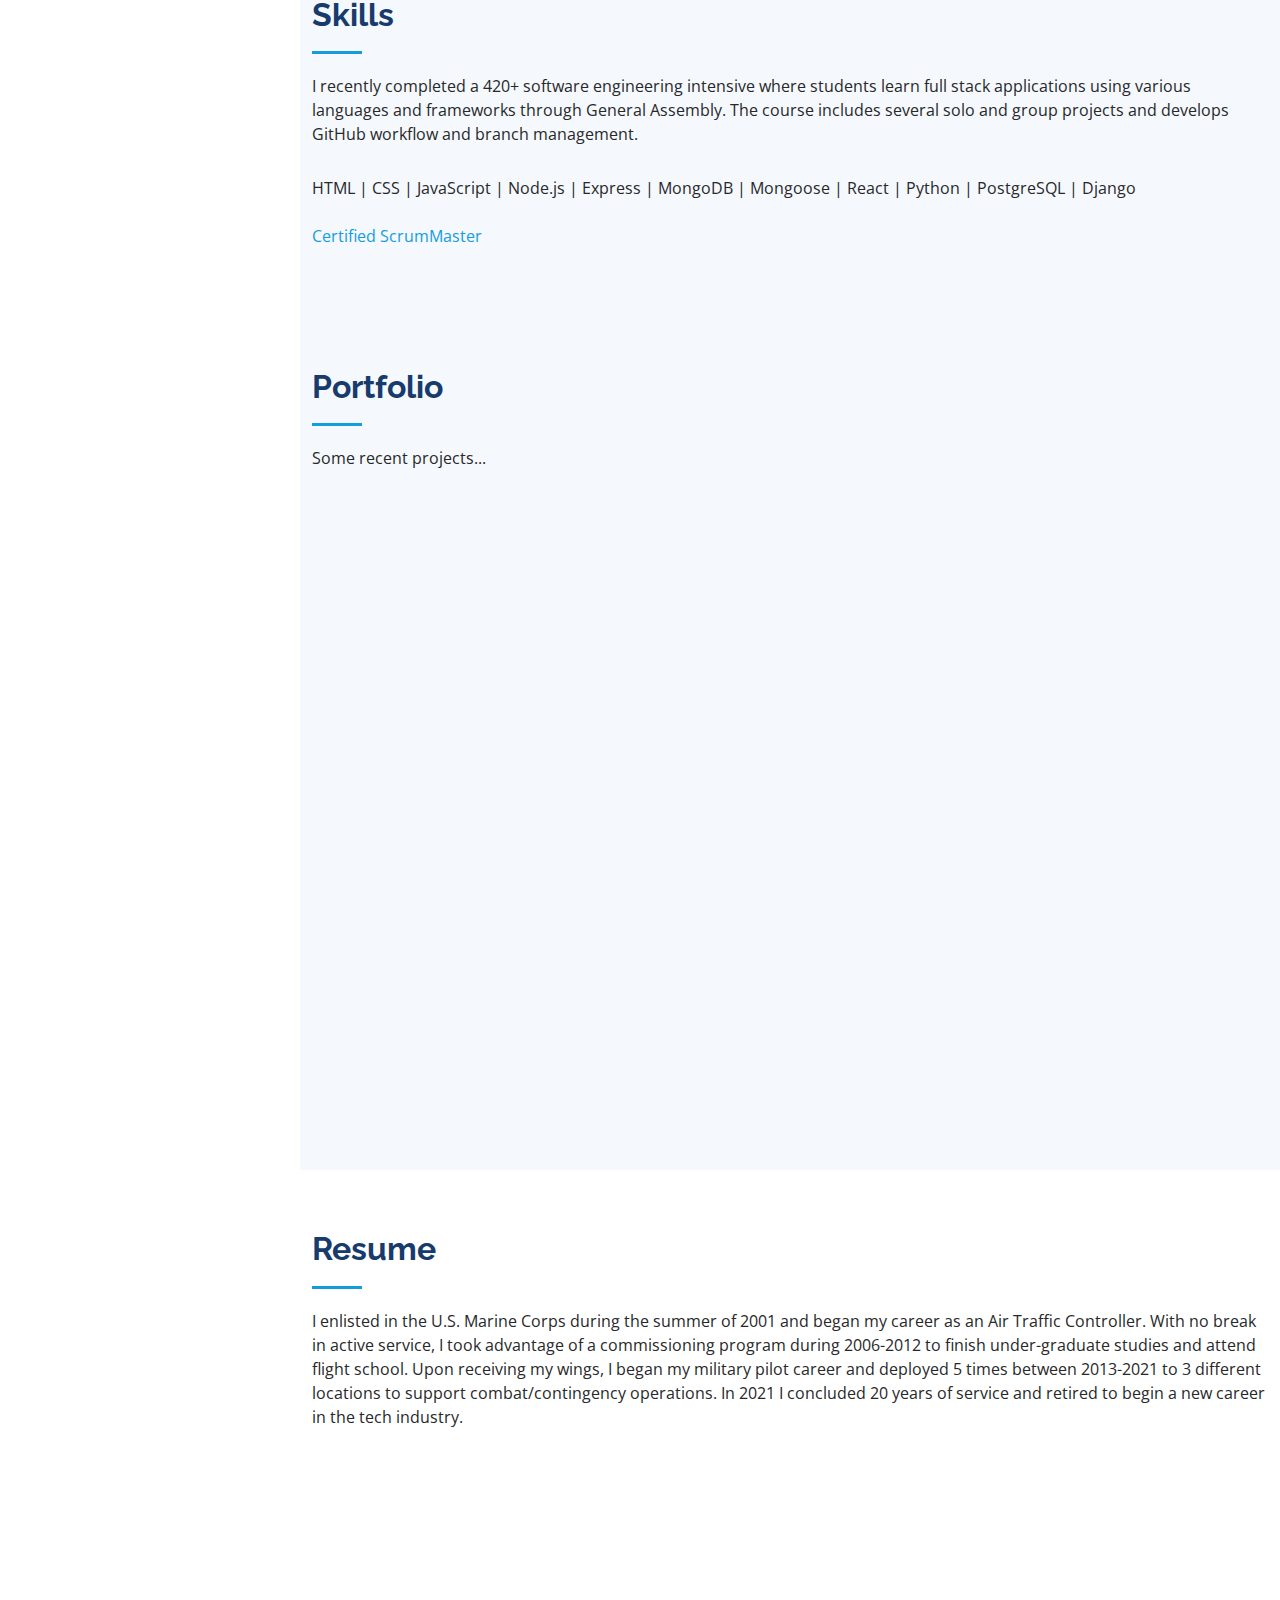
==== commit a6e06b44: "PM changes" ====
--- a/index.html
+++ b/index.html
@@ -69,7 +69,7 @@
   <section id="hero" class="d-flex flex-column justify-content-center align-items-center">
     <div class="hero-container" data-aos="fade-in">
       <h1>Eduardo Gonzalez</h1>
-      <p><span class="typed" data-typed-items="Designer, Developer, Freelancer, Bitcoiner"></span></p>
+      <p><span class="typed" data-typed-items="Manager, Builder, PMP/ScrumMaster"></span></p>
     </div>
   </section><!-- End Hero -->
 
@@ -81,7 +81,7 @@
 
         <div class="section-title">
           <h2>About</h2>
-          <p>I recently completed an immersive Software Engineer Bootcamp course at General Assembly and launching a new career in the tech industry. I'm a data-driven and team-focused leader with a proven record of managing and delivering results in military aviation as a United States Marine Corps officer. As a life-long learner, I’m excited to begin this new journey and fuel my passion for disruptive and relevant technologies that facilitate a more inclusive and efficient society.</p>
+          <p>I recently completed an immersive Software Engineer Bootcamp course and ScrumMaster certification, and launching a new career in the tech industry. I'm a data-driven and team-focused leader with a proven record of managing and delivering results in military aviation as a United States Marine Corps officer. As a life-long learner, I’m excited to begin this new journey and fuel my passion for disruptive and relevant technologies that facilitate a more inclusive and efficient society.</p>
         </div>
 
         <div class="row">
@@ -89,7 +89,7 @@
             <img src="assets/img/profile-img.jpg" class="img-fluid" alt="">
           </div>
           <div class="col-lg-8 pt-4 pt-lg-0 content" data-aos="fade-left">
-            <h3>Full-Stack Software Engineer</h3>
+            <h3>Project/Product Manager</h3>
             <p class="fst-italic">
             I am currently enroled in a Master of Business Administration at the University of Miami and will graduate in May '23. Currently available for a flexible part-time role or an internship. Available for full-time work after May '23.
             </p>
@@ -130,6 +130,9 @@
 
           <span class="skill">HTML | CSS | JavaScript | Node.js | Express | MongoDB | Mongoose | React | Python | PostgreSQL | Django
           </span>
+        </br></br>
+          <a href="https://drive.google.com/file/d/1zyUZOG0n5_TJqs4H4N_sjwm0RX8MtTTU/view?usp=sharing" target="_blank">
+            Certified ScrumMaster</a>
 
         </div>
 
@@ -167,7 +170,7 @@
               <img src="assets/img/portfolio/portfolio-2.png" class="card-img-top" alt="...">
               <div class="card-body">
                 <h5 class="card-title">Art Collector</h5>
-                <p class="card-text">Final project at GA, this website displays art pieces for artist Mary Gonzalez (my mother), and demonstrates the use of Python and Django to create a full-stack application connected to PostgreSQL and Amazon Web Services databases to allow the artist full CRUD using Django's built-in authentication and authorization.</p>
+                <p class="card-text">Final project at GA, this website displays art pieces for artist Mary Gonzalez, and demonstrates the use of Python and Django to create a full-stack application connected to PostgreSQL and Amazon Web Services databases to allow the artist full CRUD using Django's built-in authentication and authorization.</p>
                 <div class="portfolio-buttons">
                   <a href="https://github.com/eagonzalez1/art-collector" class="btn btn-primary">GitHub</a>
                   <a href="https://marich-art-collector.herokuapp.com/" class="btn btn-secondary">Deployment</a>
@@ -210,9 +213,14 @@
             <h3 class="resume-title">Summary</h3>
             <div class="resume-item pb-0">
               <h4>Eduardo Gonzalez</h4>
-              <p><em>Data driven and team focused leader with a proven record of managing and delivering results in military aviation as a United States Marine Corps officer. Experienced in wearing multiple hats and held specific roles in operations and risk management.</em></p>
-              <ul>
-                <li><a href="https://drive.google.com/file/d/17wuIle_fBb2_oLswsGFXn_u3fY_RpU_x/view?usp=sharing" target="_blank">
+              <p><em>Accomplished and innovative U.S. Marine Corps Veteran, currently pursuing PMP certification, a current ScrumMaster, and skilled in several hardware/software program support and networking functions. Influence project acceptance, planning, and technology integration projects. Thrive in fast-paced environments.
+              </br></br>
+                Orchestrate/facilitate IT integration while leading project deliverables. Easily communicate complex project details to technical/non-technical audiences in an easy-to-understand format. Capable of providing customer value and support while managing multiple projects focused on quality, cost controls, and team cohesion. 
+              </br></br>
+                Seek greater IT Project Leadership challenges with an organization requiring an understanding of business/IT needs, delivery of client/business solutions, and strong project coordination and leadership skills. Deliver Project Management best practices and solutions that deliver a value-add client experience.
+                </em></p>
+              <ul>
+                <li><a href="https://drive.google.com/file/d/10WXMVhjSKlS-0GlePVTx6o0P7uUSkx2e/view?usp=sharing" target="_blank">
                   Download Resume (PDF)</a></li>
               </ul>
             </div>
@@ -228,7 +236,8 @@
               <h4>Full-Stack Software Engineering Immersive</h4>
               <h5>2022</h5>
               <p><em>General Assembly, Remote</em></p>
-              <p>Software Engineering Immersive Remote | 420 hours </br><a href="https://drive.google.com/file/d/1ebknTAZnr7lBzgN_FgbWSN-nFU01ZlSd/view?usp=sharing" target="_blank">
+              <p>Software Engineering Immersive Remote | 420 hours </br>
+                <a href="https://drive.google.com/file/d/1ebknTAZnr7lBzgN_FgbWSN-nFU01ZlSd/view?usp=sharing" target="_blank">
                 Download Certificate (PDF)</a></p>
             </div>
             <div class="resume-item">
@@ -300,7 +309,8 @@
               <p><em>USMC- VMM-165, San Diego, CA </em></p>
               <ul>
                 <li>Transformed the unit’s mid- to long-term goals into action by coordinating the unit’s daily schedule in support of combat operations in Afghanistan</li>
-                <li>Maintained and updated the unit’s flight planning hardware and software to ensure compatibility with aircraft navigation systems and the display of accurate hazardous information</li>
+                <li>Oversaw hardware/software maintenance of Windows-based toughbooks used for mission planning and other IT-related flight planning projects; updated internal aircraft map data</li>
+                <li>•	Installed and updated software/hardware and network connections when systems were deployed or remote</li>
               </ul>
             </div>
 
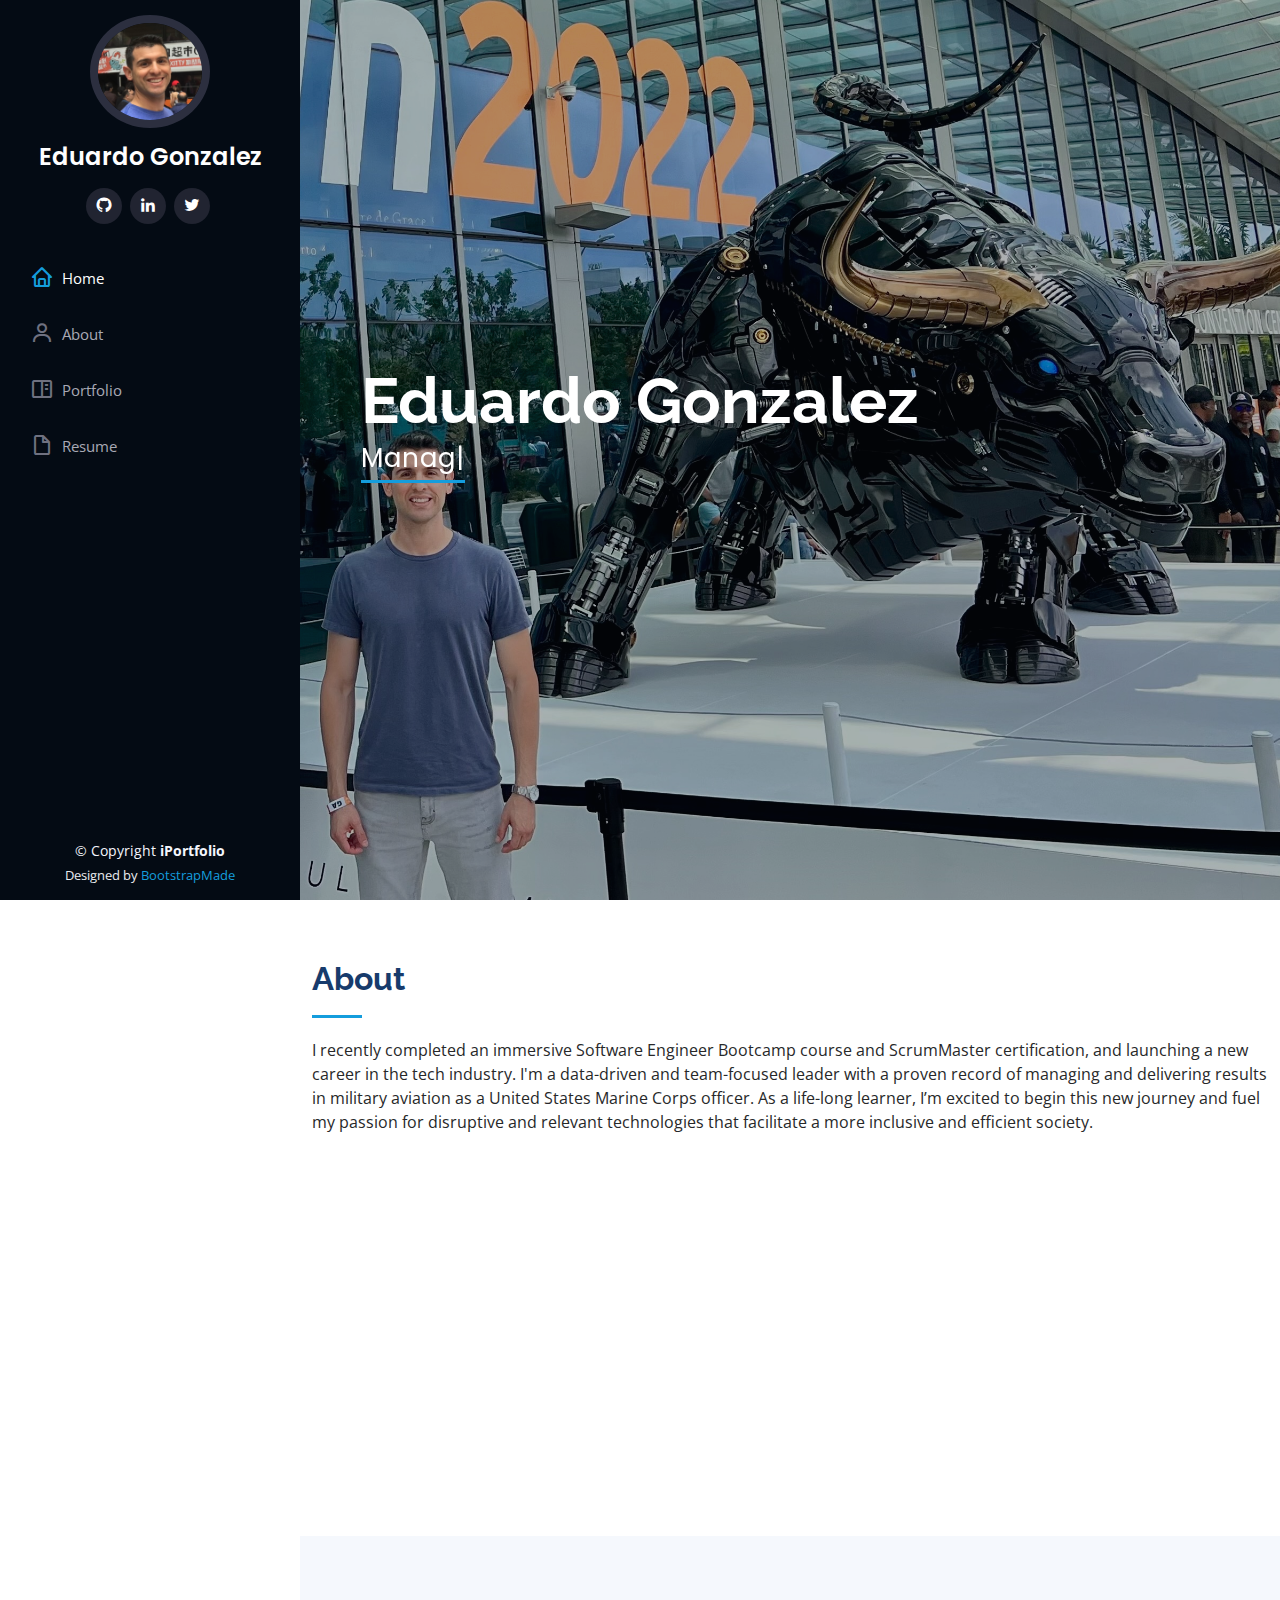
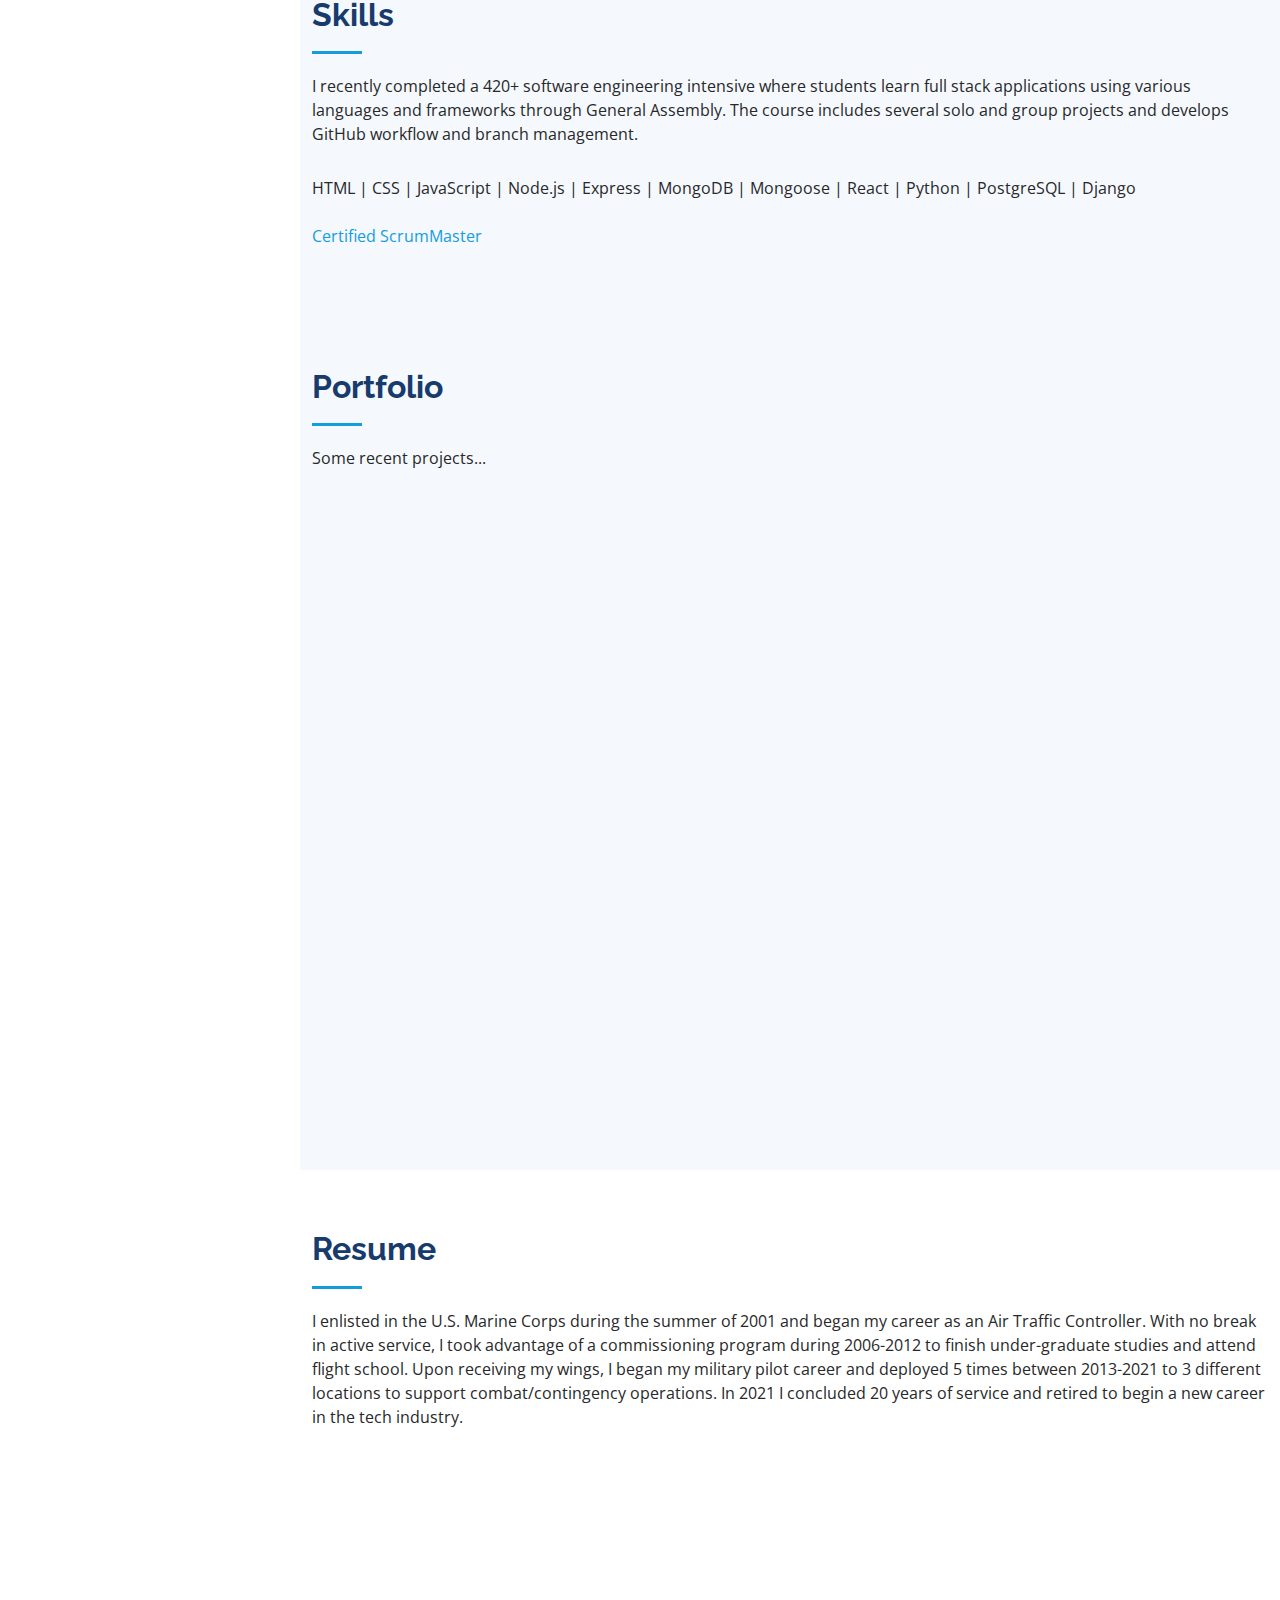
==== commit eb7153b8: "fix typo" ====
--- a/index.html
+++ b/index.html
@@ -220,7 +220,7 @@
                 Seek greater IT Project Leadership challenges with an organization requiring an understanding of business/IT needs, delivery of client/business solutions, and strong project coordination and leadership skills. Deliver Project Management best practices and solutions that deliver a value-add client experience.
                 </em></p>
               <ul>
-                <li><a href="https://drive.google.com/file/d/10WXMVhjSKlS-0GlePVTx6o0P7uUSkx2e/view?usp=sharing" target="_blank">
+                <li><a href="https://drive.google.com/file/d/1ALAHFFRDUjPO86V13p6O7k6metZBQTDJ/view?usp=sharing" target="_blank">
                   Download Resume (PDF)</a></li>
               </ul>
             </div>
@@ -310,7 +310,7 @@
               <ul>
                 <li>Transformed the unit’s mid- to long-term goals into action by coordinating the unit’s daily schedule in support of combat operations in Afghanistan</li>
                 <li>Oversaw hardware/software maintenance of Windows-based toughbooks used for mission planning and other IT-related flight planning projects; updated internal aircraft map data</li>
-                <li>•	Installed and updated software/hardware and network connections when systems were deployed or remote</li>
+                <li>Installed and updated software/hardware and network connections when systems were deployed or remote</li>
               </ul>
             </div>
 
